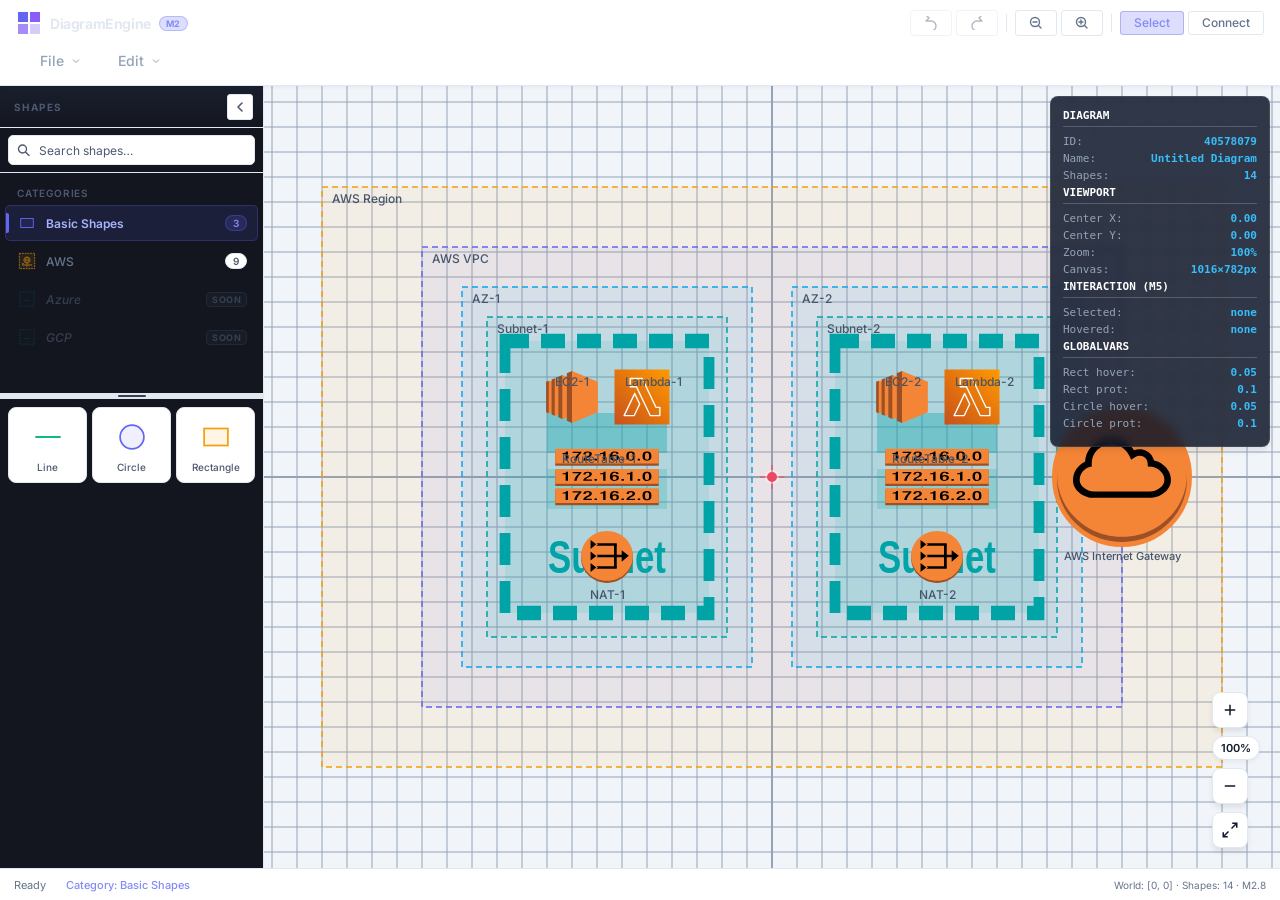
==== website/index.html @ ae918c17 "feat: implement full-stack diagrams platform with MAUI desktop client and web-based rendering engine" ====
<!DOCTYPE html>
<html lang="en">
<head>
  <meta charset="UTF-8" />
  <meta name="viewport" content="width=device-width, initial-scale=1.0" />
  <meta name="description" content="DiagramEngine — a modular, professional diagram creation tool with drag-and-drop shape library" />
  <title>DiagramEngine — Diagram Tool</title>
  <link rel="preconnect" href="https://fonts.googleapis.com" />
  <link href="https://fonts.googleapis.com/css2?family=Inter:wght@300;400;500;600;700&display=swap" rel="stylesheet" />
  <!-- CSS modules — load in dependency order -->
  <link rel="stylesheet" href="css/shapes-panel.css" />
  <link rel="stylesheet" href="css/shapes-panel-header.css" />
  <link rel="stylesheet" href="css/shape-category-list.css" />
  <link rel="stylesheet" href="css/shape-library-items.css" />
  <link rel="stylesheet" href="css/shapes-panel-splitter.css" />
  <link rel="stylesheet" href="css/shapes-search.css" />

  <!-- Milestone 2 CSS -->
  <link rel="stylesheet" href="css/base.css" />
  <link rel="stylesheet" href="css/canvas.css" />
  <link rel="stylesheet" href="css/controls.css" />
  <link rel="stylesheet" href="css/debug-panel.css" />
  <link rel="stylesheet" href="css/diagram-list.css" />
  <link rel="stylesheet" href="css/dropdowns.css" />
  <link rel="stylesheet" href="css/properties-modal.css" />
  <link rel="stylesheet" href="css/context-menu.css" />

  <!-- Milestone 8 CSS -->
  <link rel="stylesheet" href="css/circle-on-container.css" />
</head>
<body>
  <div id="app-root">

    <!-- ── Top Toolbar ─────────────────────────────────── -->
    <header id="app-toolbar">
      <div class="toolbar-row" style="justify-content: flex-start;">
        <div class="toolbar-brand">
          <svg class="brand-icon" width="26" height="26" viewBox="0 0 26 26" fill="none" aria-hidden="true">
            <rect x="2"  y="2"  width="10" height="10" rx="2.5" fill="#6366f1"/>
            <rect x="14" y="2"  width="10" height="10" rx="2.5" fill="#8b5cf6"/>
            <rect x="2"  y="14" width="10" height="10" rx="2.5" fill="#a78bfa"/>
            <rect x="14" y="14" width="10" height="10" rx="2.5" fill="#c4b5fd" opacity="0.7"/>
          </svg>
          <span class="brand-name">DiagramEngine</span>
          <span class="brand-badge">M2</span>
        </div>

        <nav class="toolbar-center" style="margin-left: auto;">
          <button class="toolbar-btn" id="btn-undo" title="Undo">
            <svg width="14" height="14" viewBox="0 0 14 14" fill="none"><path d="M2 5l3-3-3-3M2 5h5a5 5 0 010 10H4" stroke="currentColor" stroke-width="1.4" stroke-linecap="round" stroke-linejoin="round"/></svg>
          </button>
          <button class="toolbar-btn" id="btn-redo" title="Redo">
            <svg width="14" height="14" viewBox="0 0 14 14" fill="none"><path d="M12 5l-3-3 3-3M12 5H7a5 5 0 000 10h3" stroke="currentColor" stroke-width="1.4" stroke-linecap="round" stroke-linejoin="round"/></svg>
          </button>
          <div class="toolbar-sep"></div>
          <button class="toolbar-btn" id="btn-zoom-out" title="Zoom out">
            <svg width="14" height="14" viewBox="0 0 14 14" fill="none"><circle cx="6" cy="6" r="4.5" stroke="currentColor" stroke-width="1.4"/><path d="M4 6h4M9.5 9.5L12 12" stroke="currentColor" stroke-width="1.4" stroke-linecap="round"/></svg>
          </button>
          <button class="toolbar-btn" id="btn-zoom-in" title="Zoom in">
            <svg width="14" height="14" viewBox="0 0 14 14" fill="none"><circle cx="6" cy="6" r="4.5" stroke="currentColor" stroke-width="1.4"/><path d="M6 4v4M4 6h4M9.5 9.5L12 12" stroke="currentColor" stroke-width="1.4" stroke-linecap="round"/></svg>
          </button>
          <div class="toolbar-sep"></div>
          <button class="toolbar-btn toolbar-btn--active" id="btn-select" title="Select tool">Select</button>
          <button class="toolbar-btn" id="btn-connect" title="Connector tool">Connect</button>
        </nav>
      </div>

      <div class="toolbar-row" style="margin-top: 4px; padding-left: 4px; justify-content: flex-start;">
        <!-- Dropdown Menus (File / Edit) - Now aligned to the left under the brand -->
        <div class="dropdown">
          <button class="dropdown-btn">
            File
            <svg viewBox="0 0 24 24"><path d="M6 9l6 6 6-6" fill="none"/></svg>
          </button>
          <div class="dropdown-menu">
            <div class="dropdown-item" id="btn-new"><span>New</span></div>
            <div class="dropdown-item" id="btn-open-json"><span>Open JSON</span></div>
            <div class="dropdown-item" id="btn-list-db"><span>List DB</span></div>
            <div class="dropdown-item" id="btn-save-db"><span>Save to DB</span></div>
            <div class="dropdown-item" id="btn-save-json"><span>Export JSON</span></div>
          </div>
        </div>

        <div class="dropdown" style="margin-left: 12px;">
          <button class="dropdown-btn">
            Edit
            <svg viewBox="0 0 24 24"><path d="M6 9l6 6 6-6" fill="none"/></svg>
          </button>
          <div class="dropdown-menu">
            <div class="dropdown-item" id="btn-global-vars"><span>Global Variables</span></div>
          </div>
        </div>
      </div>


    </header>

    <!-- ── Main Workspace ──────────────────────────────── -->
    <main id="app-workspace">

      <!-- Shapes Panel will be rendered here by JS -->
      <div id="shapes-panel-mount" aria-label="Shapes panel region" role="region"></div>

      <!-- Diagram Canvas -->
      <div id="MainCanvasViewport" aria-label="Diagram canvas" role="main">
        <div id="canvas-empty-state">
          <svg width="72" height="72" viewBox="0 0 72 72" fill="none" aria-hidden="true">
            <rect x="6" y="6" width="60" height="60" rx="10" stroke="#cbd5e1" stroke-width="2" stroke-dasharray="7 5"/>
            <path d="M36 24v24M24 36h24" stroke="#cbd5e1" stroke-width="2" stroke-linecap="round"/>
          </svg>
          <h2 style="color:var(--color-text-secondary); margin-top:16px;">Diagram Workspace</h2>
          <p style="color:var(--color-text-secondary); font-size:14px;">Canvas ready for objects</p>
        </div>

        <!-- Debug Diagnostic Panel -->
        <div id="debug-panel" class="hidden"></div>

        <!-- Canvas Floating Controls -->
        <div class="canvas-controls">
          <button class="control-btn" id="ctrl-zoom-in" title="Zoom In">
            <svg viewBox="0 0 24 24" fill="none" stroke="currentColor" stroke-width="2"><path d="M12 5v14m-7-7h14"/></svg>
          </button>
          <span class="zoom-indicator" id="zoom-value">100%</span>
          <button class="control-btn" id="ctrl-zoom-out" title="Zoom Out">
            <svg viewBox="0 0 24 24" fill="none" stroke="currentColor" stroke-width="2"><path d="M5 12h14"/></svg>
          </button>
          <button class="control-btn" id="ctrl-fit-view" title="Fit View">
            <svg viewBox="0 0 24 24" fill="none" stroke="currentColor" stroke-width="2"><path d="M15 3h6v6M9 21H3v-6M21 3l-7 7M3 21l7-7"/></svg>
          </button>
        </div>
      </div>

    </main>

    <!-- ── Drag Ghost Preview ───────────────────────────── -->
    <div id="drag-preview-ghost" class="hidden" aria-hidden="true"></div>

    <!-- ── Status Bar ──────────────────────────────────── -->
    <footer id="app-status-bar">
      <span id="status-message">Ready</span>
      <span id="status-active-category" aria-live="polite"></span>
      <span id="status-canvas-info">World Space · [0, 0]</span>
    </footer>

  </div>

  <!-- ═══════════════════════════════════════════════════
       JavaScript modules — Milestone 1 (UI)
       ═══════════════════════════════════════════════════ -->
  <!-- Milestone 1 Scripts -->
  <script src="js/shapes-panel-state.js?v=4.6"></script>
  <script src="js/shape-categories.js?v=6.4"></script>
  <script src="js/hierarchy-loader.js?v=6.1"></script>
  <script src="js/shape-library-drag-payload_v2.js?v=4.6"></script>
  <script src="js/load-shape-library-items.js?v=4.6"></script>
  <script src="js/drag-shape-library-item_v2.js?v=4.6"></script>
  <script src="js/render-shape-library-items.js?v=4.6"></script>
  <script src="js/select-shape-category.js?v=4.6"></script>
  <script src="js/shapes-search.js?v=4.6"></script>
  <script src="js/shapes-panel-splitter.js?v=4.6"></script>
  <script src="js/toggle-shapes-panel.js?v=4.6"></script>
  <script src="js/render-shapes-panel.js?v=5.0"></script>

  <!-- Milestone 2 Scripts -->
  <script src="js/canvasconfig.js?v=4.6"></script>
  <script src="js/canvas-state_v2.js?v=5.0"></script>
  <script src="js/history-manager.js?v=8.1"></script>
  <script src="js/world-toscreen.js?v=4.6"></script>
  <script src="js/screen-toworld.js?v=4.6"></script>
  <script src="js/viewport-math.js?v=4.6"></script>
  <script src="js/collision_v2.js?v=4.6"></script>
  <script src="js/child-rectangle-container-clamp.js?v=4.6"></script>

  <!-- Milestone 6 Circle Interaction -->
  <script src="js/circle-interaction-state.js?v=6.0"></script>
  <script src="js/circle-events.js?v=6.0"></script>
  <script src="js/circle-derived-geometry.js?v=6.0"></script>
  <script src="js/circle-hover-selection.js?v=6.0"></script>
  <script src="js/circle-resize.js?v=6.0"></script>
  <script src="js/circle-move.js?v=6.0"></script>

  <!-- Milestone 7 Connections -->
  <script src="js/connection-type-lookup-csv.js?v=7.0"></script>
  <script src="js/connection-type-lookup-db.js?v=7.0"></script>
  <script src="js/connection-mode-state.js?v=7.0"></script>
  <script src="js/connect-to-mode.js?v=7.1"></script>
  <script src="js/connection-options-menu.js?v=9.4"></script>
  <script src="js/global-connection-defaults.js?v=7.0"></script>
  <script src="js/connection-junction-math.js?v=7.1"></script>
  <script src="js/connection-shortest-path.js?v=7.1"></script>
  <script src="js/connection-builder.js?v=7.0"></script>
  <script src="js/render-connections.js?v=7.1"></script>

  <!-- Milestone 8 — Circle On Container -->
  <script src="js/edge-attachment-rules-loader.js?v=8.0"></script>
  <script src="js/calculate-edge-circle-center.js?v=8.0"></script>
  <script src="js/project-pointer-to-container-edge.js?v=8.0"></script>
  <script src="js/validate-edge-circle-placement.js?v=8.1"></script>
  <script src="js/recalculate-edge-circles-on-parent-change.js?v=8.0"></script>
  <script src="js/circle-on-container-model.js?v=8.0"></script>
  <script src="js/circle-on-container-state.js?v=8.0"></script>
  <script src="js/move-circle-on-container.js?v=8.3"></script>
  <script src="js/render-circle-on-container.js?v=8.3"></script>

  <!-- Milestone 9 — Protection Padding Math (Pure Functions) -->
  <script src="js/child-rectangle-protection-padding.js?v=9.1"></script>
  <script src="js/child-rectangle-container-clamp.js?v=9.1"></script>
  <script src="js/child-circle-protection-padding.js?v=9.1"></script>
  <script src="js/child-circle-container-clamp.js?v=9.1"></script>
  <script src="js/derive-parent-inner-boundaries.js?v=9.1"></script>

  <!-- Milestone 9 — Validation & Resize -->
  <script src="js/child-rectangle-resize-validation.js?v=9.1"></script>
  <script src="js/child-rectangle-resize.js?v=9.1"></script>
  <script src="js/child-circle-resize-validation.js?v=9.1"></script>
  <script src="js/child-circle-resize.js?v=9.1"></script>
  <script src="js/parent-rectangle-resize-validation.js?v=9.1"></script>

  <!-- Milestone 9 — Parent-Child Reference & Engine -->
  <script src="js/parent-child-reference-center.js?v=9.2"></script>
  <script src="js/recalculate-container-derived-geometry-on-resize.js?v=9.1"></script>
  <script src="js/containment-engine.js?v=9.1"></script>

  <!-- Milestone 9 — Save Validation & COC -->
  <script src="js/containment-protection-padding-recalculation.js?v=9.1"></script>
  <script src="js/containment-save-validation.js?v=9.1"></script>
  <script src="js/circle-on-container-protection-padding-validation.js?v=9.1"></script>
  <script src="js/circle-on-container-radius-range-validation.js?v=9.1"></script>

  <script src="js/render-background.js?v=4.6"></script>
  <script src="js/render-grid.js?v=4.6"></script>
  <script src="js/render-axes.js?v=4.6"></script>
  <script src="js/render-origin.js?v=4.6"></script>
  <script src="js/render-shapes.js?v=9.1"></script>
  <script src="js/debug-panel.js?v=4.6"></script>
  <script src="js/render-canvas_v2.js?v=4.6"></script>

  <script src="js/pan.js?v=4.6"></script>
  <script src="js/zoom.js?v=4.6"></script>
  <script src="js/drag-handler_v2.js?v=9.8"></script>
  <script src="js/hover-manager.js?v=5.0"></script>
  <script src="js/delete-guard.js?v=1.0"></script>
  <script src="js/input-controller.js?v=4.8"></script>
  <script src="js/parent-drop-validator.js?v=5.1"></script>
  <script src="js/drop-handler_v2.js?v=5.6"></script>

  <script src="js/build-diagram-json.js?v=4.6"></script>
  <script src="js/save-diagram-json.js?v=4.6"></script>
  <script src="js/open-diagram-json.js?v=4.6"></script>
  <script src="js/parse-diagram-json.js?v=4.6"></script>
  <script src="js/diagram-api.js?v=4.6"></script>
  <script src="js/multi-diagram-loader.js?v=4.6"></script>
  <script src="js/dropdown-controller.js?v=4.8"></script>
  <script src="js/properties-modal.js?v=5.0"></script>
  <script src="js/context-menu.js?v=5.3"></script>
  <script src="js/dirty-tracker.js?v=4.9"></script>

  <!-- Milestone 9 — Demo Diagram -->
  <script src="js/demo-diagram-builder.js?v=9.1"></script>

  <script src="js/main_v2.js?v=9.1"></script>


</body>
</html>
---- website/css/shapes-panel.css ----
/* =========================================================
   shapes-panel.css
   Responsibility: Design system tokens, app-level layout,
   ShapesPanel shell dimensions and positioning, DiagramCanvas,
   toolbar, status bar, and shared utility classes.
   Phase Coverage: 1.1
   ========================================================= */

/* ── Design Tokens ──────────────────────────────────────── */
:root {
  /* Background palette */
  --color-bg-app:         #0c0e14;
  --color-bg-panel:       #13161f;
  --color-bg-panel-alt:   #181c28;
  --color-bg-canvas:      #0d1017;

  /* Surface layers */
  --color-surface:        #1a1f2e;
  --color-surface-hover:  #1f2538;
  --color-surface-active: #252d45;

  /* Borders */
  --color-border:         #242a3e;
  --color-border-light:   #2e3650;
  --color-border-focus:   #4f5a80;

  /* Accent — indigo/violet */
  --color-accent:         #6366f1;
  --color-accent-light:   #818cf8;
  --color-accent-dim:     #4f52c5;
  --color-accent-glow:    rgba(99, 102, 241, 0.12);
  --color-accent-glow-md: rgba(99, 102, 241, 0.22);

  /* Text */
  --color-text-primary:   #e2e8f0;
  --color-text-secondary: #8b96b0;
  --color-text-muted:     #4e5872;
  --color-text-accent:    #a5b4fc;

  /* Semantic */
  --color-success:        #10b981;
  --color-warning:        #f59e0b;
  --color-danger:         #ef4444;
  --color-info:           #06b6d4;

  /* Shape category icon colors */
  --color-cat-servers:    #6366f1;
  --color-cat-blocks:     #f59e0b;
  --color-cat-computers:  #06b6d4;
  --color-cat-connectors: #10b981;
  --color-cat-network:    #a78bfa;
  --color-cat-security:   #ef4444;

  /* Dimensions */
  --panel-width:              264px;
  --panel-collapsed-width:    38px;
  --toolbar-height:           46px;
  --statusbar-height:         26px;
  --panel-header-height:      42px;
  --search-wrapper-height:    46px;
  --splitter-height:          6px;

  /* Radii */
  --radius-xs:  3px;
  --radius-sm:  5px;
  --radius-md:  8px;
  --radius-lg:  12px;
  --radius-xl:  16px;

  /* Transitions */
  --t-fast:   120ms ease;
  --t-normal: 220ms ease;
  --t-slow:   340ms cubic-bezier(0.4, 0, 0.2, 1);

  /* Shadows — Disabled for Flat/Frameless look */
  --shadow-sm:     none;
  --shadow-md:     none;
  --shadow-lg:     none;
  --shadow-accent: none;
  --shadow-inset:  none;
}

/* ── Reset ──────────────────────────────────────────────── */
*, *::before, *::after {
  box-sizing: border-box;
  margin: 0;
  padding: 0;
}

html, body {
  height: 100%;
  font-family: 'Inter', -apple-system, BlinkMacSystemFont, 'Segoe UI', sans-serif;
  background: var(--color-bg-app);
  color: var(--color-text-primary);
  overflow: hidden;
  -webkit-font-smoothing: antialiased;
}

/* ── App Root ───────────────────────────────────────────── */
#app-root {
  display: flex;
  flex-direction: column;
  height: 100vh;
  width: 100vw;
}

/* app-toolbar moved to base.css for M2 */

.toolbar-brand {
  display: flex;
  align-items: center;
  gap: 9px;
  min-width: 170px;
}

.brand-name {
  font-size: 14px;
  font-weight: 700;
  color: var(--color-text-primary);
  letter-spacing: -0.4px;
}

.brand-badge {
  font-size: 9px;
  font-weight: 700;
  background: var(--color-accent-glow-md);
  color: var(--color-accent-light);
  border: 1px solid rgba(99,102,241,0.3);
  padding: 1px 6px;
  border-radius: 20px;
  letter-spacing: 0.5px;
}

.toolbar-center {
  display: flex;
  align-items: center;
  gap: 4px;
}

.toolbar-sep {
  width: 1px;
  height: 18px;
  background: var(--color-border);
  margin: 0 4px;
}

.toolbar-actions {
  display: flex;
  gap: 5px;
  min-width: 170px;
  justify-content: flex-end;
}

.toolbar-btn {
  background: var(--color-surface);
  border: 1px solid var(--color-border);
  color: var(--color-text-secondary);
  padding: 5px 13px;
  border-radius: var(--radius-xs);
  font-size: 12px;
  font-family: inherit;
  font-weight: 500;
  cursor: pointer;
  transition: all var(--t-fast);
  line-height: 1;
  display: flex;
  align-items: center;
  gap: 5px;
}

.toolbar-btn:hover {
  background: var(--color-surface-hover);
  color: var(--color-text-primary);
  border-color: var(--color-border-light);
}

.toolbar-btn:active {
  background: var(--color-surface-active);
}

.toolbar-btn--active {
  background: var(--color-accent-glow-md);
  color: var(--color-accent-light);
  border-color: rgba(99,102,241,0.35);
}

.toolbar-btn--primary {
  background: linear-gradient(135deg, var(--color-accent) 0%, var(--color-accent-dim) 100%);
  border-color: var(--color-accent);
  color: #fff;
  box-shadow: 0 2px 8px rgba(99,102,241,0.3);
}

.toolbar-btn--primary:hover {
  background: linear-gradient(135deg, var(--color-accent-light) 0%, var(--color-accent) 100%);
  border-color: var(--color-accent-light);
  box-shadow: 0 2px 12px rgba(99,102,241,0.5);
}

/* ── Main Workspace ─────────────────────────────────────── */
#app-workspace {
  flex: 1;
  display: flex;
  overflow: hidden;
  position: relative;
  min-height: 0;
}

/* ── Panel Mount ────────────────────────────────────────── */
#shapes-panel-mount {
  flex-shrink: 0;
  display: flex;
  height: 100%;
  position: relative;
}

/* ── ShapesPanel Core ───────────────────────────────────── */
#ShapesPanel {
  width: var(--panel-width);
  height: 100%;
  background: var(--color-bg-panel);
  border-right: 1px solid var(--color-border);
  display: flex;
  flex-direction: column;
  overflow: hidden;
  transition: width var(--t-slow);
  position: relative;
  flex-shrink: 0;
  user-select: none;
  box-shadow: 2px 0 12px rgba(0,0,0,0.25);
}

#ShapesPanel.collapsed {
  width: var(--panel-collapsed-width);
}

#ShapesPanel.collapsed .panel-body {
  opacity: 0;
  pointer-events: none;
  visibility: hidden;
}

/* ── Panel Body ─────────────────────────────────────────── */
.panel-body {
  display: flex;
  flex-direction: column;
  flex: 1;
  overflow: hidden;
  min-height: 0;
  transition: opacity var(--t-fast), visibility var(--t-fast);
}

/* ── DiagramCanvas ──────────────────────────────────────── */
#MainCanvasViewport {
  flex: 1;
  background-color: var(--color-bg-canvas);
  background-image:
    radial-gradient(circle at 1px 1px, #1c2133 1px, transparent 0);
  background-size: 24px 24px;
  position: relative;
  overflow: hidden;
  display: flex;
  align-items: center;
  justify-content: center;
}

#canvas-empty-state {
  display: flex;
  flex-direction: column;
  align-items: center;
  gap: 14px;
  text-align: center;
  pointer-events: none;
  animation: fadeIn 0.6s ease;
}

@keyframes fadeIn {
  from { opacity: 0; transform: translateY(8px); }
  to   { opacity: 1; transform: translateY(0); }
}

#canvas-empty-state h2 {
  font-size: 16px;
  font-weight: 600;
  color: var(--color-text-secondary);
  letter-spacing: -0.3px;
}

#canvas-empty-state p {
  font-size: 13px;
  color: var(--color-text-muted);
  max-width: 260px;
  line-height: 1.6;
}

.canvas-hint {
  font-size: 11px;
  color: var(--color-text-muted);
  font-family: 'SF Mono', 'Fira Code', 'Consolas', monospace;
  background: var(--color-surface);
  padding: 5px 14px;
  border-radius: 20px;
  border: 1px solid var(--color-border);
  letter-spacing: 0.3px;
}

/* ── Canvas Drop Indicator (shown during drag) ──────────── */
#canvas-drop-indicator {
  position: absolute;
  inset: 16px;
  border: 2px dashed var(--color-accent);
  border-radius: var(--radius-lg);
  background: var(--color-accent-glow);
  pointer-events: none;
  animation: dropPulse 1.2s ease-in-out infinite;
}

@keyframes dropPulse {
  0%, 100% { opacity: 0.6; }
  50%       { opacity: 1;   }
}

/* ── Drag Ghost ─────────────────────────────────────────── */
#drag-preview-ghost {
  position: fixed;
  pointer-events: none;
  z-index: 9999;
  transform: translate(-50%, -50%);
}

/* ── Status Bar ─────────────────────────────────────────── */
#app-status-bar {
  height: var(--statusbar-height);
  background: var(--color-bg-panel);
  border-top: 1px solid var(--color-border);
  display: flex;
  align-items: center;
  padding: 0 14px;
  font-size: 11px;
  color: var(--color-text-muted);
  gap: 20px;
  flex-shrink: 0;
}

#status-active-category {
  color: var(--color-accent-light);
  font-weight: 500;
}

#status-canvas-info {
  margin-left: auto;
  font-size: 10px;
}

/* ── Utilities ──────────────────────────────────────────── */
.hidden { display: none !important; }

/* Placed canvas items */
.placed-canvas-item {
  transition: transform 0.1s ease;
}

.placed-canvas-item:hover {
  /* Flat/Frameless: No shadow */
}

/* ── Sharp Corner Lockdown ──────────────────────────────── */
rect {
  rx: 0 !important;
  ry: 0 !important;
}

/* ── M4: Coming Soon placeholder category style ─────────── */
.ShapeCategoryItem--placeholder {
  opacity: 0.45;
  cursor: default;
  pointer-events: none;
}

.ShapeCategoryItem--placeholder .category-name {
  font-style: italic;
}

.category-soon-badge {
  font-size: 9px;
  font-weight: 700;
  letter-spacing: 0.05em;
  text-transform: uppercase;
  background: #1e2433;
  color: #64748b;
  border: 1px solid #334155;
  border-radius: 4px;
  padding: 1px 5px;
  margin-left: auto;
}

/* ── M4: Drop error toast ───────────────────────────────── */
.drop-error-toast {
  position: fixed;
  bottom: 24px;
  left: 50%;
  transform: translateX(-50%);
  background: #1e1322;
  border: 1px solid #f43f5e;
  color: #fda4af;
  font-size: 13px;
  padding: 10px 20px;
  border-radius: 8px;
  z-index: 99999;
  box-shadow: 0 4px 16px rgba(0,0,0,0.6);
  max-width: 480px;
  text-align: center;
  animation: toast-in 0.2s ease;
}

@keyframes toast-in {
  from { opacity: 0; transform: translateX(-50%) translateY(8px); }
  to   { opacity: 1; transform: translateX(-50%) translateY(0); }
}
---- website/css/shapes-panel-header.css ----
/* =========================================================
   shapes-panel-header.css
   Responsibility: ShapesPanelHeader layout — title text
   and the open/close toggle button visual states.
   Phase Coverage: 1.1
   ========================================================= */

#ShapesPanelHeader {
  display: flex;
  align-items: center;
  justify-content: space-between;
  padding: 0 10px 0 14px;
  height: var(--panel-header-height);
  background: linear-gradient(180deg, #1a1f2e 0%, #13161f 100%);
  border-bottom: 1px solid var(--color-border);
  flex-shrink: 0;
  box-shadow: var(--shadow-inset);
}

/* ── Panel Title ─────────────────────────────────────────── */
#ShapesPanelTitle {
  font-size: 10px;
  font-weight: 700;
  color: var(--color-text-muted);
  text-transform: uppercase;
  letter-spacing: 1.4px;
  white-space: nowrap;
  overflow: hidden;
  text-overflow: ellipsis;
  transition: opacity var(--t-normal);
  user-select: none;
}

/* Title hides when panel collapses */
#ShapesPanel.collapsed #ShapesPanelTitle {
  opacity: 0;
  width: 0;
}

/* ── Toggle Button ───────────────────────────────────────── */
#ShapesPanelToggleButton {
  display: flex;
  align-items: center;
  justify-content: center;
  width: 26px;
  height: 26px;
  background: var(--color-surface);
  border: 1px solid var(--color-border);
  border-radius: var(--radius-xs);
  color: var(--color-text-muted);
  cursor: pointer;
  flex-shrink: 0;
  transition: background var(--t-fast), border-color var(--t-fast), color var(--t-fast), box-shadow var(--t-fast);
  outline: none;
}

#ShapesPanelToggleButton:hover {
  background: var(--color-surface-hover);
  border-color: var(--color-border-light);
  color: var(--color-text-primary);
  box-shadow: var(--shadow-sm);
}

#ShapesPanelToggleButton:focus-visible {
  border-color: var(--color-accent);
  box-shadow: 0 0 0 2px var(--color-accent-glow-md);
}

/* Arrow icon rotates when collapsed */
.toggle-icon {
  display: flex;
  align-items: center;
  justify-content: center;
  transition: transform var(--t-slow);
  will-change: transform;
}

/* When collapsed, point arrow to the right (→) */
#ShapesPanel.collapsed .toggle-icon {
  transform: rotate(180deg);
}
---- website/css/shape-category-list.css ----
/* =========================================================
   shape-category-list.css
   Responsibility: ShapeCategoryList container, ShapeCategoryItem
   layout, hover effects, ActiveShapeCategoryItem highlight,
   and empty state display.
   Phase Coverage: 1.2
   ========================================================= */

/* ── Category List Container ─────────────────────────────── */
#ShapeCategoryList {
  display: flex;
  flex-direction: column;
  overflow-y: auto;
  overflow-x: hidden;
  padding: 6px 5px;
  gap: 2px;
  flex-shrink: 0;
  scrollbar-width: thin;
  scrollbar-color: var(--color-border) transparent;
  /* Height is controlled dynamically via JS / splitter */
}

#ShapeCategoryList::-webkit-scrollbar {
  width: 3px;
}

#ShapeCategoryList::-webkit-scrollbar-track {
  background: transparent;
}

#ShapeCategoryList::-webkit-scrollbar-thumb {
  background: var(--color-border);
  border-radius: 4px;
}

/* ── Category Item ───────────────────────────────────────── */
.ShapeCategoryItem {
  display: flex;
  align-items: center;
  gap: 9px;
  padding: 7px 10px 7px 11px;
  border-radius: var(--radius-sm);
  cursor: pointer;
  transition: background var(--t-fast), border-color var(--t-fast), color var(--t-fast);
  position: relative;
  color: var(--color-text-secondary);
  font-size: 12px;
  font-weight: 500;
  border: 1px solid transparent;
  user-select: none;
  outline: none;
  overflow: hidden;
}

.ShapeCategoryItem::before {
  content: '';
  position: absolute;
  left: 0;
  top: 22%;
  height: 56%;
  width: 3px;
  background: transparent;
  border-radius: 0 2px 2px 0;
  transition: background var(--t-fast);
}

.ShapeCategoryItem:hover {
  background: var(--color-surface-hover);
  color: var(--color-text-primary);
  border-color: var(--color-border);
}

.ShapeCategoryItem:focus-visible {
  border-color: var(--color-accent);
  box-shadow: 0 0 0 2px var(--color-accent-glow);
}

/* ── Active (Selected) Category ─────────────────────────── */
.ShapeCategoryItem.ActiveShapeCategoryItem {
  background: var(--color-accent-glow);
  color: var(--color-text-accent);
  border-color: rgba(99, 102, 241, 0.25);
  font-weight: 600;
}

.ShapeCategoryItem.ActiveShapeCategoryItem::before {
  background: var(--color-accent);
}

/* ── Category Icon ───────────────────────────────────────── */
.category-icon {
  width: 20px;
  height: 20px;
  flex-shrink: 0;
  display: flex;
  align-items: center;
  justify-content: center;
  opacity: 0.75;
  transition: opacity var(--t-fast);
}

.category-icon svg {
  width: 18px;
  height: 18px;
}

.ShapeCategoryItem:hover .category-icon,
.ShapeCategoryItem.ActiveShapeCategoryItem .category-icon {
  opacity: 1;
}

/* ── Category Name ───────────────────────────────────────── */
.category-name {
  flex: 1;
  overflow: hidden;
  text-overflow: ellipsis;
  white-space: nowrap;
  min-width: 0;
}

/* ── Item Count Badge ────────────────────────────────────── */
.category-count {
  font-size: 10px;
  font-weight: 600;
  background: var(--color-surface);
  border: 1px solid var(--color-border);
  padding: 1px 6px;
  border-radius: 10px;
  color: var(--color-text-muted);
  flex-shrink: 0;
  min-width: 22px;
  text-align: center;
  transition: background var(--t-fast), color var(--t-fast), border-color var(--t-fast);
}

.ShapeCategoryItem.ActiveShapeCategoryItem .category-count {
  background: rgba(99, 102, 241, 0.18);
  border-color: rgba(99, 102, 241, 0.3);
  color: var(--color-accent-light);
}

/* ── Empty State ─────────────────────────────────────────── */
.category-list-empty {
  padding: 20px 14px;
  text-align: center;
  font-size: 12px;
  color: var(--color-text-muted);
  line-height: 1.5;
}

/* ── Category List Label (section header) ────────────────── */
.category-list-label {
  padding: 8px 12px 4px;
  font-size: 10px;
  font-weight: 600;
  color: var(--color-text-muted);
  text-transform: uppercase;
  letter-spacing: 0.8px;
}
---- website/css/shape-library-items.css ----
/* =========================================================
   shape-library-items.css
   Responsibility: ShapeLibraryItemsContainer grid layout,
   DraggableShapeLibraryItem visual states (default, hover,
   dragging), drag ghost preview card, and items empty state.
   Phase Coverage: 1.2, 1.3
   ========================================================= */

/* ── Items Container ─────────────────────────────────────── */
#ShapeLibraryItemsContainer {
  flex: 1;
  overflow-y: auto;
  overflow-x: hidden;
  padding: 8px;
  min-height: 0;
  scrollbar-width: thin;
  scrollbar-color: var(--color-border) transparent;
}

#ShapeLibraryItemsContainer::-webkit-scrollbar {
  width: 3px;
}

#ShapeLibraryItemsContainer::-webkit-scrollbar-thumb {
  background: var(--color-border);
  border-radius: 4px;
}

/* ── Items Grid ──────────────────────────────────────────── */
.items-grid {
  display: grid;
  grid-template-columns: repeat(3, 1fr);
  gap: 5px;
  animation: fadeItemsIn 0.2s ease;
}

@keyframes fadeItemsIn {
  from { opacity: 0; transform: translateY(4px); }
  to   { opacity: 1; transform: translateY(0); }
}

/* ── Draggable Shape Item ────────────────────────────────── */
.DraggableShapeLibraryItem {
  display: flex;
  flex-direction: column;
  align-items: center;
  justify-content: flex-start;
  padding: 10px 5px 8px;
  background: var(--color-surface);
  border: 1px solid var(--color-border);
  border-radius: var(--radius-md);
  cursor: grab;
  transition:
    background  var(--t-fast),
    border-color var(--t-fast),
    transform   var(--t-fast),
    box-shadow  var(--t-fast);
  position: relative;
  user-select: none;
  gap: 5px;
  min-height: 70px;
  outline: none;
  overflow: hidden;
}

/* Subtle top shine */
.DraggableShapeLibraryItem::after {
  content: '';
  position: absolute;
  top: 0;
  left: 0;
  right: 0;
  height: 1px;
  background: rgba(255,255,255,0.05);
  border-radius: var(--radius-md) var(--radius-md) 0 0;
}

.DraggableShapeLibraryItem:hover {
  background: var(--color-surface-hover);
  border-color: var(--color-border-light);
  transform: translateY(-2px);
  box-shadow: var(--shadow-md);
}

.DraggableShapeLibraryItem:focus-visible {
  border-color: var(--color-accent);
  box-shadow: 0 0 0 2px var(--color-accent-glow);
}

/* Active drag source — visual feedback SOURCE stays in place */
.DraggableShapeLibraryItem.dragging {
  cursor: grabbing;
  border-color: var(--color-accent);
  background: var(--color-accent-glow);
  transform: scale(0.95);
  opacity: 0.5;
  box-shadow: var(--shadow-accent);
}

/* ── Shape Icon ──────────────────────────────────────────── */
.shape-item-icon {
  width: 38px;
  height: 38px;
  display: flex;
  align-items: center;
  justify-content: center;
  pointer-events: none;
  flex-shrink: 0;
}

.shape-item-icon svg {
  width: 34px;
  height: 34px;
  transition: transform var(--t-fast);
}

.DraggableShapeLibraryItem:hover .shape-item-icon svg {
  transform: scale(1.08);
}

/* ── Shape Label ─────────────────────────────────────────── */
.shape-item-label {
  font-size: 10px;
  font-weight: 500;
  color: var(--color-text-muted);
  text-align: center;
  line-height: 1.25;
  pointer-events: none;
  max-width: 100%;
  overflow: hidden;
  text-overflow: ellipsis;
  white-space: nowrap;
  padding: 0 2px;
  transition: color var(--t-fast);
}

.DraggableShapeLibraryItem:hover .shape-item-label {
  color: var(--color-text-secondary);
}

/* ── Items Empty State ───────────────────────────────────── */
.items-empty-state {
  grid-column: 1 / -1;
  display: flex;
  flex-direction: column;
  align-items: center;
  justify-content: center;
  padding: 36px 14px;
  gap: 10px;
  color: var(--color-text-muted);
  text-align: center;
  animation: fadeIn 0.25s ease;
}

.items-empty-state svg {
  opacity: 0.25;
  flex-shrink: 0;
}

.items-empty-state p {
  font-size: 12px;
  line-height: 1.55;
  max-width: 160px;
  color: var(--color-text-muted);
}

/* ── Drag Ghost Card ─────────────────────────────────────── */
.drag-ghost-card {
  background: var(--color-surface-active);
  border: 1.5px solid var(--color-accent);
  border-radius: var(--radius-md);
  padding: 8px 14px 6px;
  display: flex;
  flex-direction: column;
  align-items: center;
  gap: 4px;
  min-width: 70px;
  box-shadow: var(--shadow-accent), var(--shadow-lg);
  animation: ghostAppear 0.1s ease;
  pointer-events: none;
}

@keyframes ghostAppear {
  from { opacity: 0; transform: scale(0.9) translate(-50%, -50%); }
  to   { opacity: 0.9; transform: scale(1) translate(-50%, -50%); }
}

.drag-ghost-icon {
  width: 34px;
  height: 34px;
  display: flex;
  align-items: center;
  justify-content: center;
}

.drag-ghost-label {
  font-size: 10px;
  font-weight: 500;
  color: var(--color-text-accent);
  white-space: nowrap;
}
---- website/css/shapes-panel-splitter.css ----
/* =========================================================
   shapes-panel-splitter.css
   Responsibility: ShapesPanelSplitter visual states —
   default, hover, active drag, and disabled.
   The splitter is the draggable divider between the
   ShapeCategoryList and ShapeLibraryItemsContainer.
   Phase Coverage: 1.3
   ========================================================= */

#ShapesPanelSplitter {
  height: var(--splitter-height);
  background: var(--color-border);
  cursor: row-resize;
  flex-shrink: 0;
  position: relative;
  display: flex;
  align-items: center;
  justify-content: center;
  transition: background var(--t-fast);
  user-select: none;
  z-index: 10;
}

/* ── Grip Handle ─────────────────────────────────────────── */
#ShapesPanelSplitter::after {
  content: '';
  display: block;
  width: 28px;
  height: 2px;
  background: var(--color-border-light);
  border-radius: 2px;
  transition:
    background   var(--t-fast),
    width        var(--t-fast),
    box-shadow   var(--t-fast);
}

/* ── Hover State ─────────────────────────────────────────── */
#ShapesPanelSplitter:hover {
  background: var(--color-border-light);
}

#ShapesPanelSplitter:hover::after {
  background: var(--color-accent-light);
  width: 36px;
}

/* ── Active Drag State ───────────────────────────────────── */
#ShapesPanelSplitter.dragging {
  background: rgba(99, 102, 241, 0.1);
}

#ShapesPanelSplitter.dragging::after {
  background: var(--color-accent);
  width: 44px;
  box-shadow: 0 0 8px rgba(99, 102, 241, 0.5);
}

/* ── Disabled State ──────────────────────────────────────── */
#ShapesPanelSplitter.disabled {
  cursor: default;
  pointer-events: none;
  opacity: 0.3;
}
---- website/css/shapes-search.css ----
/* =========================================================
   shapes-search.css
   Responsibility: ShapesSearchInput — wrapper, icon,
   text input, clear button, focus/active states.
   Phase Coverage: 1.3
   ========================================================= */

/* ── Search Wrapper ──────────────────────────────────────── */
.search-wrapper {
  padding: 7px 8px;
  border-bottom: 1px solid var(--color-border);
  flex-shrink: 0;
  position: relative;
  background: var(--color-bg-panel);
}

/* ── Search Icon (magnifier) ─────────────────────────────── */
.search-icon {
  position: absolute;
  left: 17px;
  top: 50%;
  transform: translateY(-50%);
  color: var(--color-text-muted);
  pointer-events: none;
  display: flex;
  align-items: center;
  transition: color var(--t-fast);
  z-index: 1;
}

/* Icon brightens when input is focused */
.search-wrapper:focus-within .search-icon {
  color: var(--color-accent-light);
}

/* ── Search Input ────────────────────────────────────────── */
#ShapesSearchInput {
  width: 100%;
  background: var(--color-surface);
  border: 1px solid var(--color-border);
  border-radius: var(--radius-sm);
  padding: 6px 28px 6px 30px;
  font-size: 12px;
  font-family: inherit;
  color: var(--color-text-primary);
  outline: none;
  transition:
    border-color var(--t-fast),
    background   var(--t-fast),
    box-shadow   var(--t-fast);
  caret-color: var(--color-accent);
  height: 30px;
}

#ShapesSearchInput::placeholder {
  color: var(--color-text-muted);
  font-size: 12px;
}

#ShapesSearchInput:hover {
  border-color: var(--color-border-light);
  background: var(--color-surface-hover);
}

#ShapesSearchInput:focus {
  border-color: var(--color-accent);
  background: var(--color-surface-hover);
  box-shadow: 0 0 0 2px var(--color-accent-glow);
}

/* ── Clear Button ────────────────────────────────────────── */
.search-clear-btn {
  position: absolute;
  right: 16px;
  top: 50%;
  transform: translateY(-50%);
  background: var(--color-surface-active);
  border: none;
  color: var(--color-text-muted);
  cursor: pointer;
  display: flex;
  align-items: center;
  justify-content: center;
  width: 16px;
  height: 16px;
  border-radius: 50%;
  transition: background var(--t-fast), color var(--t-fast);
}

.search-clear-btn:hover {
  background: var(--color-border-light);
  color: var(--color-text-primary);
}
---- website/css/base.css ----
/**
 * base.css
 * ========
 * Global resets and root variables.
 */

:root {
  /* Colors */
  --color-primary:        #6366f1;
  --color-primary-hover:  #4f46e5;
  --color-bg:             #f8fafc;
  --color-surface:        #ffffff;
  --color-surface-dark:   #1e293b;
  --color-border:         #e2e8f0;
  --color-border-light:   #334155;
  --color-text:           #0f172a;
  --color-text-secondary: #64748b;
  --shadow-md:            0 4px 12px rgba(0,0,0,0.1);
  --radius-md:            8px;

  /* Layout */
  --toolbar-height: 56px;
  --status-height:  32px;
}

* {
  box-sizing: border-box;
  margin: 0;
  padding: 0;
}

body {
  font-family: 'Inter', system-ui, sans-serif;
  background: var(--color-bg);
  color: var(--color-text);
  overflow: hidden;
  height: 100vh;
}

#app-root {
  display: flex;
  flex-direction: column;
  height: 100vh;
}

#app-workspace {
  flex: 1;
  display: flex;
  overflow: hidden;
  position: relative;
}

/* BUG-19 fix: Toolbar was unstyled — relied on implicit browser layout */
#app-toolbar {
  height: auto;
  min-height: 80px;
  display: flex;
  flex-direction: column;
  align-items: flex-start;
  padding: 10px 16px;
  background: var(--color-surface);
  border-bottom: 1px solid var(--color-border);
  box-shadow: 0 1px 4px rgba(0,0,0,0.06);
  z-index: 100;
  flex-shrink: 0;
  gap: 6px;
}

.toolbar-row {
  display: flex;
  align-items: center;
  width: 100%;
}

.toolbar-brand {
  display: flex;
  align-items: center;
  gap: 8px;
}

.toolbar-center,
.toolbar-actions {
  display: flex;
  align-items: center;
  gap: 4px;
}

/* BUG-19 fix: Status bar was unstyled — relied on implicit browser layout */
#app-status-bar {
  height: var(--status-height);
  min-height: var(--status-height);
  display: flex;
  align-items: center;
  justify-content: space-between;
  padding: 0 14px;
  background: var(--color-surface);
  border-top: 1px solid var(--color-border);
  font-family: 'Inter', system-ui, sans-serif;
  font-size: 11px;
  color: var(--color-text-secondary);
  flex-shrink: 0;
  z-index: 100;
}
---- website/css/canvas.css ----
/**
 * canvas.css
 * ==========
 * Styling for the canvas region and its rendering layers.
 */

#MainCanvasViewport {
  flex: 1;
  position: relative;
  background-color: var(--color-bg);
  box-shadow: inset 0 0 10px rgba(0,0,0,0.02);
  user-select: none;
  touch-action: none;
  cursor: default;
}

#canvas-svg {
  display: block;
  user-select: none;
  pointer-events: auto;
}

/* Empty state styling */
#canvas-empty-state {
  position: absolute;
  top: 50%;
  left: 50%;
  transform: translate(-50%, -50%);
  text-align: center;
  pointer-events: none;
  z-index: 5;
  transition: opacity 0.3s ease;
}

.hidden {
  display: none !important;
}
---- website/css/controls.css ----
/**
 * controls.css
 * ============
 * Styling for zoom, pan, and other canvas interaction controls.
 */

.canvas-controls {
  position: absolute;
  bottom: 20px;
  right: 20px;
  display: flex;
  flex-direction: column;
  gap: 8px;
  z-index: 10;
}

.control-btn {
  width: 36px;
  height: 36px;
  background: var(--color-surface);
  border: 1px solid var(--color-border);
  border-radius: 8px;
  display: flex;
  align-items: center;
  justify-content: center;
  cursor: pointer;
  box-shadow: 0 4px 6px -1px rgba(0, 0, 0, 0.1);
  color: var(--color-text);
  transition: all 0.2s ease;
}

.control-btn:hover {
  background: var(--color-bg);
  color: var(--color-primary);
  border-color: var(--color-primary);
}

.control-btn svg {
  width: 18px;
  height: 18px;
}

.zoom-indicator {
  padding: 4px 8px;
  background: var(--color-surface);
  border: 1px solid var(--color-border);
  border-radius: 40px;
  font-size: 11px;
  font-weight: 600;
  text-align: center;
  box-shadow: 0 2px 4px rgba(0,0,0,0.05);
}
---- website/css/debug-panel.css ----
/**
 * debug-panel.css
 * ===============
 * Styling for the overlay diagnostic panel.
 */

#debug-panel {
  position: absolute;
  top: 10px;
  right: 10px;
  background: rgba(15, 23, 42, 0.85); /* Dark blue slate */
  backdrop-filter: blur(4px);
  color: #f1f5f9;
  padding: 12px;
  border-radius: 8px;
  font-family: 'Consolas', 'Monaco', monospace;
  font-size: 11px;
  pointer-events: none;
  z-index: 100;
  width: 220px;
  box-shadow: 0 4px 6px -1px rgba(0, 0, 0, 0.1);
  border: 1px solid rgba(255, 255, 255, 0.1);
}

.debug-row {
  display: flex;
  justify-content: space-between;
  margin-bottom: 4px;
}

.debug-label {
  color: #94a3b8;
  margin-right: 8px;
}

.debug-value {
  font-weight: bold;
  color: #38bdf8; /* Cyan */
}

.debug-title {
  font-weight: bold;
  text-transform: uppercase;
  margin-bottom: 8px;
  border-bottom: 1px solid rgba(255, 255, 255, 0.2);
  padding-bottom: 4px;
  color: #ffffff;
}
---- website/css/diagram-list.css ----
/**
 * diagram-list.css
 * =================
 * Styles for the floating multi-diagram list panel.
 * Used by multi-diagram-loader.js when rendering diagram summaries
 * from JSON files or the database.
 *
 * BUG-05 fix: This file was referenced in index.html but did not exist,
 * causing a 404 on every page load.
 */

/* ── Panel container ─────────────────────────────────────────────── */
.diagram-list-panel {
  position: fixed;
  top: calc(var(--toolbar-height, 56px) + 12px);
  right: 16px;
  width: 300px;
  max-height: 420px;
  background: #1e293b;
  border: 1px solid #334155;
  border-radius: 10px;
  box-shadow:
    0 8px 32px rgba(0, 0, 0, 0.45),
    0 0 0 1px rgba(99, 102, 241, 0.12);
  display: flex;
  flex-direction: column;
  z-index: 999;
  animation: dlFadeIn 0.18s ease;
  overflow: hidden;
}

@keyframes dlFadeIn {
  from { opacity: 0; transform: translateY(-8px); }
  to   { opacity: 1; transform: translateY(0); }
}

/* ── Header ─────────────────────────────────────────────────────── */
.diagram-list-header {
  display: flex;
  align-items: center;
  justify-content: space-between;
  padding: 10px 14px;
  border-bottom: 1px solid #334155;
  flex-shrink: 0;
}

.diagram-list-title {
  font-family: 'Inter', system-ui, sans-serif;
  font-size: 12px;
  font-weight: 600;
  letter-spacing: 0.06em;
  text-transform: uppercase;
  color: #94a3b8;
}

.diagram-list-close {
  background: none;
  border: none;
  color: #64748b;
  cursor: pointer;
  font-size: 14px;
  line-height: 1;
  padding: 2px 6px;
  border-radius: 4px;
  transition: color 0.15s, background 0.15s;
}
.diagram-list-close:hover {
  color: #f1f5f9;
  background: rgba(255, 255, 255, 0.06);
}

/* ── Body (scrollable) ─────────────────────────────────────────── */
.diagram-list-body {
  overflow-y: auto;
  flex: 1;
  padding: 6px 0;
  scrollbar-width: thin;
  scrollbar-color: #334155 transparent;
}
.diagram-list-body::-webkit-scrollbar       { width: 4px; }
.diagram-list-body::-webkit-scrollbar-track { background: transparent; }
.diagram-list-body::-webkit-scrollbar-thumb { background: #334155; border-radius: 4px; }

/* ── Row ─────────────────────────────────────────────────────────── */
.diagram-list-row {
  display: flex;
  align-items: center;
  justify-content: space-between;
  padding: 9px 14px;
  cursor: pointer;
  transition: background 0.12s;
  gap: 8px;
}
.diagram-list-row:hover {
  background: rgba(99, 102, 241, 0.1);
}
.diagram-list-row.active {
  background: rgba(99, 102, 241, 0.18);
  border-left: 3px solid #6366f1;
  padding-left: 11px;
}

.diagram-list-name {
  font-family: 'Inter', system-ui, sans-serif;
  font-size: 13px;
  font-weight: 500;
  color: #e2e8f0;
  flex: 1;
  white-space: nowrap;
  overflow: hidden;
  text-overflow: ellipsis;
}
.diagram-list-id {
  font-family: 'Inter', system-ui, sans-serif;
  font-size: 10px;
  color: #475569;
  font-variant-numeric: tabular-nums;
  flex-shrink: 0;
}
---- website/css/dropdowns.css ----
/**
 * dropdowns.css
 * =============
 * Styles for the File / Edit menus in the top toolbar.
 */

.dropdown {
  position: relative;
  display: inline-block;
  margin-left: 8px;
}

.dropdown-btn {
  background: transparent;
  color: #94a3b8;
  border: none;
  font-family: inherit;
  font-size: 14px;
  font-weight: 500;
  padding: 6px 12px;
  border-radius: 6px;
  cursor: pointer;
  display: flex;
  align-items: center;
  gap: 6px;
  transition: all 0.2s ease;
}

.dropdown-btn:hover, .dropdown.open .dropdown-btn {
  background: #1e2433;
  color: #f8fafc;
}

.dropdown-btn svg {
  width: 12px;
  height: 12px;
  stroke: currentColor;
  stroke-width: 2;
  transition: transform 0.2s;
}

.dropdown.open .dropdown-btn svg {
  transform: rotate(180deg);
}

.dropdown-menu {
  display: none;
  position: absolute;
  top: calc(100% + 4px);
  left: 0;
  background-color: #121827;
  min-width: 200px;
  border: 1px solid #2a3146;
  border-radius: 8px;
  box-shadow: 0 10px 25px rgba(0, 0, 0, 0.5);
  z-index: 9999;
  padding: 8px 0;
}

.dropdown.open .dropdown-menu {
  display: block;
  animation: fadeInDown 0.15s ease-out forwards;
}

.dropdown-item {
  display: flex;
  justify-content: space-between;
  align-items: center;
  padding: 8px 16px;
  color: #cbd5e1;
  font-size: 13px;
  cursor: pointer;
  transition: background 0.15s;
}

.dropdown-item:hover {
  background-color: #1e2433;
  color: #f8fafc;
}

.dropdown-item .shortcut {
  font-size: 11px;
  background: #1e2433;
  padding: 2px 6px;
  border-radius: 12px;
  color: #64748b;
  border: 1px solid #2a3146;
}

@keyframes fadeInDown {
  from { opacity: 0; transform: translateY(-5px); }
  to { opacity: 1; transform: translateY(0); }
}
---- website/css/properties-modal.css ----
/**
 * properties-modal.css
 * ====================
 */

#properties-modal-overlay {
  position: fixed;
  top: 0; left: 0; width: 100vw; height: 100vh;
  background: rgba(0,0,0,0.6);
  z-index: 10001;
  display: flex;
  align-items: center;
  justify-content: center;
}

#properties-modal-overlay.hidden {
  display: none;
}

.prop-modal {
  background: #0f121b;
  border: 1px solid #2a3146;
  border-radius: 8px;
  width: 700px;
  max-width: 90vw;
  height: 500px;
  display: flex;
  box-shadow: 0 20px 40px rgba(0,0,0,0.8);
  overflow: hidden;
  color: #e2e8f0;
  font-family: inherit;
}

.prop-sidebar {
  width: 180px;
  background: #141824;
  border-right: 1px solid #2a3146;
  padding: 16px 8px;
  display: flex;
  flex-direction: column;
  gap: 4px;
}

.prop-sidebar-item {
  padding: 10px 16px;
  color: #94a3b8;
  border-radius: 6px;
  cursor: pointer;
  font-size: 14px;
  transition: all 0.2s;
}

.prop-sidebar-item:hover {
  background: #1e2433;
  color: #f8fafc;
}

.prop-sidebar-item.active {
  background: #2a2d46;
  color: #f8fafc;
  font-weight: 500;
  border-left: 3px solid #6366f1;
}

.prop-content {
  flex: 1;
  display: flex;
  flex-direction: column;
}

.prop-header {
  padding: 16px 24px;
  border-bottom: 1px solid #2a3146;
  font-weight: 600;
  font-size: 16px;
}

.prop-body {
  flex: 1;
  padding: 24px;
  overflow-y: auto;
  display: flex;
  flex-direction: column;
  gap: 16px;
}

.prop-row {
  display: flex;
  justify-content: space-between;
  align-items: center;
}

.prop-label {
  font-size: 13px;
  color: #cbd5e1;
}

.prop-input {
  background: #000;
  border: 1px solid #334155;
  color: #fff;
  padding: 6px 10px;
  border-radius: 4px;
  width: 160px;
  font-family: inherit;
  font-size: 13px;
}

.prop-input[type="color"] {
  padding: 0;
  width: 40px;
  height: 28px;
  cursor: pointer;
}

.prop-input[type="checkbox"] {
  width: 16px;
  height: 16px;
  cursor: pointer;
}

.prop-checkbox-wrap {
  display: flex;
  align-items: center;
  gap: 8px;
  font-size: 13px;
}

.prop-hint {
  font-size: 11px;
  color: #64748b;
  margin-top: 16px;
  line-height: 1.4;
}

.prop-footer {
  padding: 16px 24px;
  border-top: 1px solid #2a3146;
  display: flex;
  justify-content: flex-end;
  gap: 12px;
}

.prop-btn {
  padding: 6px 16px;
  border-radius: 6px;
  font-size: 13px;
  font-weight: 500;
  cursor: pointer;
  border: 1px solid transparent;
  transition: all 0.2s;
}

.prop-btn-cancel {
  background: transparent;
  color: #cbd5e1;
  border-color: #334155;
}

.prop-btn-cancel:hover {
  background: #1e2433;
  color: #fff;
}

.prop-btn-apply {
  background: #6366f1;
  color: #fff;
}

.prop-btn-apply:hover {
  background: #4f46e5;
}

/* Specific Forms */
.prop-form { display: none; }
.prop-form.active { display: flex; flex-direction: column; gap: 16px; }

/* Swatches */
.prop-swatch-grid {
  display: flex;
  gap: 8px;
  flex-wrap: wrap;
  margin-top: 4px;
}

.prop-swatch {
  width: 28px;
  height: 28px;
  border-radius: 4px;
  cursor: pointer;
  border: 2px solid transparent;
  transition: all 0.2s;
  background-clip: content-box;
}

.prop-swatch:hover {
  transform: scale(1.1);
}

.prop-swatch.active {
  border-color: #fff;
  box-shadow: 0 0 0 1px #6366f1;
}

/* ── Section titles within a form (M3 — Rectangle / Circle tabs) ── */
.prop-section-title {
  font-size: 11px;
  font-weight: 600;
  letter-spacing: 0.08em;
  text-transform: uppercase;
  color: #6366f1;
  border-bottom: 1px solid #2a3146;
  padding-bottom: 6px;
  margin-top: 4px;
}
---- website/css/context-menu.css ----
/**
 * context-menu.css
 * ================
 */

#app-context-menu {
  position: absolute;
  z-index: 10000;
  background-color: #121827;
  border: 1px solid #2a3146;
  border-radius: 8px;
  box-shadow: 0 4px 12px rgba(0,0,0,0.5);
  min-width: 180px;
  padding: 6px 0;
  display: flex;
  flex-direction: column;
}

#app-context-menu.hidden {
  display: none;
}

.context-menu-item {
  padding: 8px 16px;
  color: #cbd5e1;
  font-size: 13px;
  cursor: pointer;
  transition: background 0.1s;
  display: flex;
  align-items: center;
  gap: 8px;
}

.context-menu-item:hover {
  background-color: #1e2433;
  color: #f8fafc;
}

.context-menu-item svg {
  width: 14px;
  height: 14px;
  stroke: currentColor;
  stroke-width: 2;
  fill: none;
}

/* Danger variant — used for Delete Shape */
.context-menu-item--danger {
  color: #f87171;
}

.context-menu-item--danger:hover {
  background-color: #3b1f1f;
  color: #fca5a5;
}
---- website/css/circle-on-container.css ----
/**
 * circle-on-container.css
 * =======================
 * Milestone 8 — Visual styling for Circle On Container states.
 */

/* ── Base Group ─────────────────────────────────────────────────── */
.circle-on-container {
  cursor: move;
}

/* ── Hover glow: subtle cyan ring ───────────────────────────────── */
.circle-on-container__hover-ring {
  pointer-events: none;
  transition: opacity 0.1s ease;
}

/* ── Selection ring: solid blue ─────────────────────────────────── */
.circle-on-container__selection-ring {
  pointer-events: none;
}

/* ── Invalid drop preview: red dashed ───────────────────────────── */
.circle-on-container--invalid-preview circle {
  stroke: #ef4444 !important;
  stroke-dasharray: 5 3;
  fill-opacity: 0.3;
}

/* ── Resize handle squares ──────────────────────────────────────── */
.coc-resize-handle {
  cursor: crosshair;
}

/* ── Delete button (midpoint X) ─────────────────────────────────── */
.coc-delete-btn {
  cursor: pointer;
}
.coc-delete-btn:hover circle {
  fill: #dc2626;
}
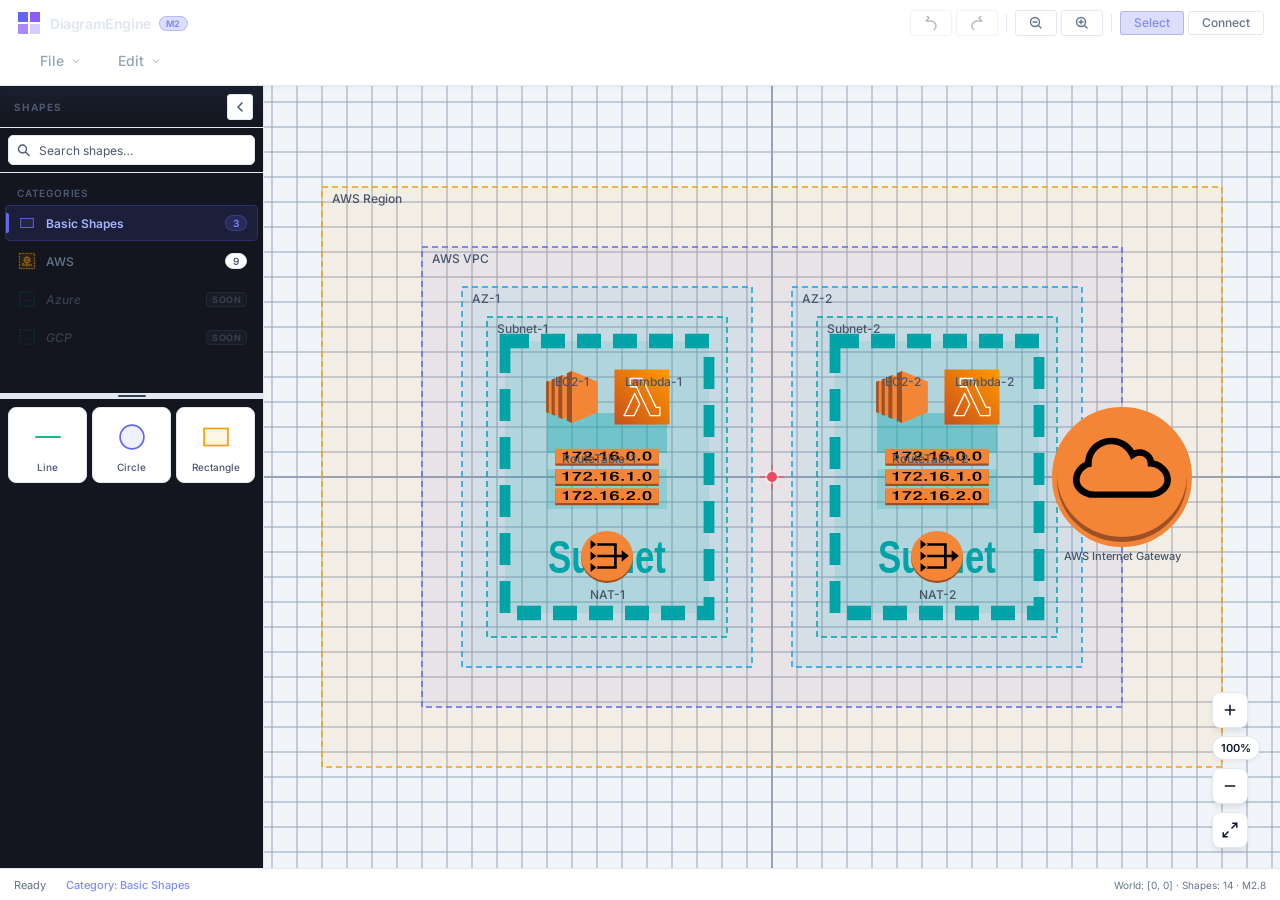
==== commit 4225fc0d: "Fix child resize parent containment and remove Save to DB option" ====
--- a/website/index.html
+++ b/website/index.html
@@ -76,7 +76,6 @@
             <div class="dropdown-item" id="btn-new"><span>New</span></div>
             <div class="dropdown-item" id="btn-open-json"><span>Open JSON</span></div>
             <div class="dropdown-item" id="btn-list-db"><span>List DB</span></div>
-            <div class="dropdown-item" id="btn-save-db"><span>Save to DB</span></div>
             <div class="dropdown-item" id="btn-save-json"><span>Export JSON</span></div>
           </div>
         </div>
--- a/website/css/debug-panel.css
+++ b/website/css/debug-panel.css
@@ -41,8 +41,20 @@
 .debug-title {
   font-weight: bold;
   text-transform: uppercase;
+  margin-top: 10px;
   margin-bottom: 8px;
   border-bottom: 1px solid rgba(255, 255, 255, 0.2);
   padding-bottom: 4px;
   color: #ffffff;
 }
+
+.debug-main-title {
+  font-weight: bold;
+  text-transform: uppercase;
+  margin-bottom: 12px;
+  font-size: 12px;
+  border-bottom: 2px solid #38bdf8;
+  padding-bottom: 6px;
+  color: #38bdf8;
+  text-align: center;
+}
